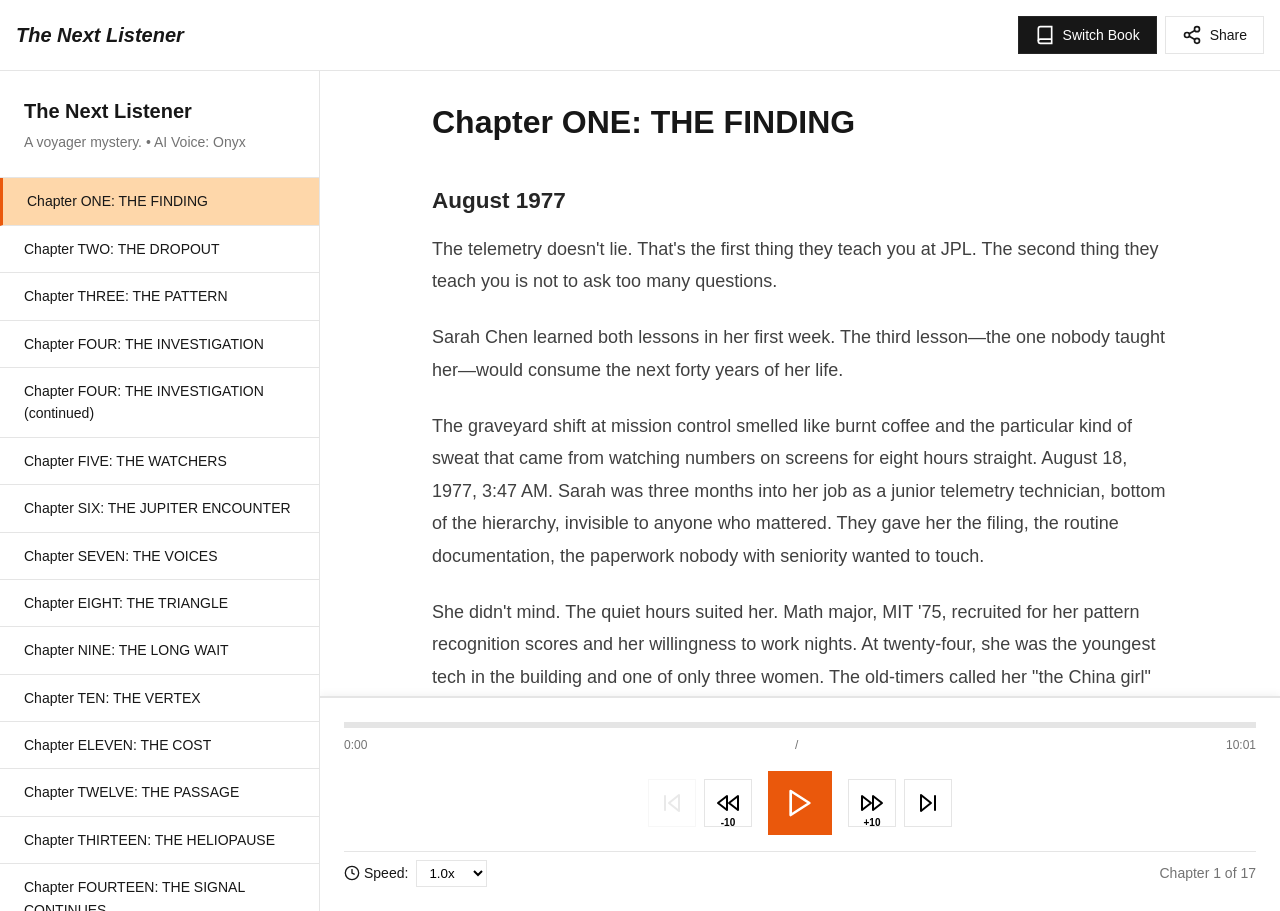
==== index.html @ a6aec1f9 "Initial commit: Standalone audiobook PWA Two complete audiobooks with audio and text: - The Next Lis" ====
<!DOCTYPE html>
<html lang="en">
<head>
  <meta charset="UTF-8">
  <meta name="viewport" content="width=device-width, initial-scale=1.0, maximum-scale=5.0, user-scalable=yes">
  
  <!-- PWA Meta Tags -->
  <meta name="theme-color" content="#ea580c">
  <meta name="description" content="Listen to The Next Listener and The Three Dots audiobooks - sodanovels">
  <meta name="apple-mobile-web-app-capable" content="yes">
  <meta name="apple-mobile-web-app-status-bar-style" content="default">
  <meta name="apple-mobile-web-app-title" content="sodanovels">
  <meta name="mobile-web-app-capable" content="yes">
  
  <!-- Manifest -->
  <link rel="manifest" href="manifest.json">
  
  <!-- Icons -->
  <link rel="icon" type="image/png" sizes="192x192" href="icon-192.png">
  <link rel="icon" type="image/png" sizes="512x512" href="icon-512.png">
  <link rel="apple-touch-icon" href="icon-192.png">
  
  <title>sodanovels Audiobooks</title>
  <link rel="stylesheet" href="styles.css">
</head>
<body>
  <!-- Header -->
  <header class="header">
    <div class="container">
      <!-- Hamburger menu (mobile, top left) -->
      <button class="sidebar-toggle-header" id="sidebarToggleHeader">
        <svg width="24" height="24" viewBox="0 0 24 24" fill="none" stroke="currentColor" stroke-width="2">
          <line x1="3" y1="6" x2="21" y2="6"></line>
          <line x1="3" y1="12" x2="21" y2="12"></line>
          <line x1="3" y1="18" x2="21" y2="18"></line>
        </svg>
      </button>
      
      <h1 class="logo" id="headerTitle"><span class="italic">sodanovels</span></h1>
      
      <div class="header-actions">
        <button id="switchBookBtn" class="btn btn-secondary">
          <svg class="icon" width="20" height="20" viewBox="0 0 24 24" fill="none" stroke="currentColor" stroke-width="2">
            <path d="M4 19.5A2.5 2.5 0 0 1 6.5 17H20"></path>
            <path d="M6.5 2H20v20H6.5A2.5 2.5 0 0 1 4 19.5v-15A2.5 2.5 0 0 1 6.5 2z"></path>
          </svg>
          <span class="text">Switch Book</span>
        </button>
        <button id="shareBtn" class="btn btn-ghost">
          <svg class="icon" width="20" height="20" viewBox="0 0 24 24" fill="none" stroke="currentColor" stroke-width="2">
            <circle cx="18" cy="5" r="3"></circle>
            <circle cx="6" cy="12" r="3"></circle>
            <circle cx="18" cy="19" r="3"></circle>
            <line x1="8.59" y1="13.51" x2="15.42" y2="17.49"></line>
            <line x1="15.41" y1="6.51" x2="8.59" y2="10.49"></line>
          </svg>
          <span class="text">Share</span>
        </button>
      </div>
    </div>
  </header>

  <!-- Main Content -->
  <main class="main">
    <!-- Book Selector Modal -->
    <div id="bookSelector" class="modal hidden">
      <div class="modal-overlay"></div>
      <div class="modal-content">
        <div class="modal-header">
          <h2>Select Audiobook</h2>
          <button class="modal-close" id="closeBookSelector">×</button>
        </div>
        <div class="modal-body">
          <div class="book-list" id="bookList"></div>
        </div>
      </div>
    </div>

    <!-- Chapter Sidebar -->
    <aside class="sidebar" id="sidebar">
      <button class="sidebar-close" id="closeSidebar">
        <svg width="20" height="20" viewBox="0 0 24 24" fill="none" stroke="currentColor" stroke-width="2">
          <line x1="18" y1="6" x2="6" y2="18"></line>
          <line x1="6" y1="6" x2="18" y2="18"></line>
        </svg>
        Close
      </button>
      <div class="book-info">
        <h2 id="bookTitle">Loading...</h2>
        <p id="bookSubtitle"></p>
      </div>
      <nav class="chapter-list" id="chapterList">
        <!-- Chapters will be inserted here -->
      </nav>
    </aside>

    <!-- Reader Area -->
    <div class="reader">
      <div class="reader-content" id="readerContent">
          <h1 id="chapterTitle">Select a book to begin</h1>
          <div id="chapterText" class="chapter-text">
            <p>Welcome to <em>sodanovels</em> Audiobooks!</p>
            <p>Click "Switch Book" to choose between:</p>
            <ul>
              <li><strong>The Next Listener</strong> - A Voyager Mystery</li>
              <li><strong>The Three Dots</strong> - A Dime Store Mystery</li>
            </ul>
          </div>
      </div>

      <!-- Audio Controls -->
      <div class="audio-controls" id="audioControls">
        <audio id="audioPlayer" preload="metadata"></audio>
        
        <div class="controls-top">
          <div class="progress-bar" id="progressBar">
            <div class="progress-fill" id="progressFill"></div>
            <div class="progress-handle" id="progressHandle"></div>
          </div>
          <div class="time-display">
            <span id="currentTime">0:00</span>
            <span class="separator">/</span>
            <span id="duration">0:00</span>
          </div>
        </div>

        <div class="controls-bottom">
          <div class="controls-left">
            <button id="prevChapter" class="control-btn" title="Previous Chapter">
              <svg width="24" height="24" viewBox="0 0 24 24" fill="none" stroke="currentColor" stroke-width="2" stroke-linecap="round" stroke-linejoin="round">
                <polygon points="19 20 9 12 19 4 19 20"></polygon>
                <line x1="5" y1="19" x2="5" y2="5"></line>
              </svg>
            </button>
            <button id="skipBackward" class="control-btn" title="Skip Backward 10s">
              <svg width="24" height="24" viewBox="0 0 24 24" fill="none" stroke="currentColor" stroke-width="2" stroke-linecap="round" stroke-linejoin="round">
                <polygon points="11 19 2 12 11 5 11 19"></polygon>
                <polygon points="22 19 13 12 22 5 22 19"></polygon>
              </svg>
              <span class="skip-label">-10</span>
            </button>
          </div>

          <button id="playPause" class="control-btn play-btn">
            <svg id="playIcon" width="32" height="32" viewBox="0 0 24 24" fill="none" stroke="currentColor" stroke-width="2" stroke-linecap="round" stroke-linejoin="round">
              <polygon points="5 3 19 12 5 21 5 3"></polygon>
            </svg>
            <svg id="pauseIcon" width="32" height="32" viewBox="0 0 24 24" fill="none" stroke="currentColor" stroke-width="2" stroke-linecap="round" stroke-linejoin="round" style="display: none;">
              <line x1="10" y1="4" x2="10" y2="20"></line>
              <line x1="14" y1="4" x2="14" y2="20"></line>
            </svg>
          </button>

          <div class="controls-right">
            <button id="skipForward" class="control-btn" title="Skip Forward 10s">
              <svg width="24" height="24" viewBox="0 0 24 24" fill="none" stroke="currentColor" stroke-width="2" stroke-linecap="round" stroke-linejoin="round">
                <polygon points="13 19 22 12 13 5 13 19"></polygon>
                <polygon points="2 19 11 12 2 5 2 19"></polygon>
              </svg>
              <span class="skip-label">+10</span>
            </button>
            <button id="nextChapter" class="control-btn" title="Next Chapter">
              <svg width="24" height="24" viewBox="0 0 24 24" fill="none" stroke="currentColor" stroke-width="2" stroke-linecap="round" stroke-linejoin="round">
                <polygon points="5 4 15 12 5 20 5 4"></polygon>
                <line x1="19" y1="5" x2="19" y2="19"></line>
              </svg>
            </button>
          </div>
        </div>

        <div class="controls-extra">
          <div class="playback-rate">
            <label for="playbackRate">
              <svg width="16" height="16" viewBox="0 0 24 24" fill="none" stroke="currentColor" stroke-width="2">
                <circle cx="12" cy="12" r="10"></circle>
                <polyline points="12 6 12 12 16 14"></polyline>
              </svg>
              Speed:
            </label>
            <select id="playbackRate">
              <option value="0.75">0.75x</option>
              <option value="1" selected>1.0x</option>
              <option value="1.25">1.25x</option>
              <option value="1.5">1.5x</option>
              <option value="1.75">1.75x</option>
              <option value="2">2.0x</option>
            </select>
          </div>
          <div class="chapter-info">
            <span id="chapterProgress">Chapter 1 of 1</span>
          </div>
        </div>
      </div>
    </div>
  </main>

  <!-- Share Message -->
  <div id="shareMessage" class="toast hidden">
    Link copied to clipboard!
  </div>

  <!-- Install prompt -->
  <div id="installPrompt" class="install-prompt hidden">
    <div class="install-content">
      <svg width="24" height="24" viewBox="0 0 24 24" fill="none" stroke="currentColor" stroke-width="2">
        <path d="M21 15v4a2 2 0 0 1-2 2H5a2 2 0 0 1-2-2v-4"></path>
        <polyline points="7 10 12 15 17 10"></polyline>
        <line x1="12" y1="15" x2="12" y2="3"></line>
      </svg>
      <p>Install sodanovels for offline listening and background playback!</p>
      <div class="install-actions">
        <button id="installBtn" class="btn btn-secondary">Install App</button>
        <button id="dismissInstall" class="btn btn-ghost">Later</button>
      </div>
    </div>
  </div>

  <!-- Scripts -->
  <script src="data.js"></script>
  <script src="player.js"></script>
  
  <!-- PWA Registration -->
  <script>
    // Register service worker
    if ('serviceWorker' in navigator) {
      window.addEventListener('load', () => {
        navigator.serviceWorker.register('/service-worker.js')
          .then((registration) => {
            console.log('Service Worker registered:', registration.scope);
            
            // Check for updates
            registration.addEventListener('updatefound', () => {
              const newWorker = registration.installing;
              newWorker.addEventListener('statechange', () => {
                if (newWorker.state === 'installed' && navigator.serviceWorker.controller) {
                  // New content available, prompt user to refresh
                  if (confirm('New version available! Reload to update?')) {
                    newWorker.postMessage({ type: 'SKIP_WAITING' });
                    window.location.reload();
                  }
                }
              });
            });
          })
          .catch((error) => {
            console.log('Service Worker registration failed:', error);
          });
      });
    }

    // Handle PWA install prompt
    let deferredPrompt;
    const installPrompt = document.getElementById('installPrompt');
    const installBtn = document.getElementById('installBtn');
    const dismissBtn = document.getElementById('dismissInstall');

    window.addEventListener('beforeinstallprompt', (e) => {
      e.preventDefault();
      deferredPrompt = e;
      
      // Show install prompt if not already installed
      if (!window.matchMedia('(display-mode: standalone)').matches) {
        installPrompt.classList.remove('hidden');
      }
    });

    installBtn.addEventListener('click', async () => {
      if (!deferredPrompt) return;
      
      deferredPrompt.prompt();
      const { outcome } = await deferredPrompt.userChoice;
      
      console.log(`Install prompt: ${outcome}`);
      deferredPrompt = null;
      installPrompt.classList.add('hidden');
    });

    dismissBtn.addEventListener('click', () => {
      installPrompt.classList.add('hidden');
      localStorage.setItem('installPromptDismissed', Date.now());
    });

    // Log if running as PWA
    window.addEventListener('load', () => {
      if (window.matchMedia('(display-mode: standalone)').matches) {
        console.log('Running as PWA');
        // Request persistent storage for better reliability
        if (navigator.storage && navigator.storage.persist) {
          navigator.storage.persist().then((persistent) => {
            console.log('Persistent storage:', persistent);
          });
        }
      }
    });
  </script>
</body>
</html>
---- styles.css ----
* {
  box-sizing: border-box;
  margin: 0;
  padding: 0;
}

:root {
  --color-bg: #f5f5f5;
  --color-surface: #ffffff;
  --color-border: #e5e5e5;
  --color-text: #171717;
  --color-text-muted: #737373;
  --color-primary: #ea580c;
  --color-primary-hover: #c2410c;
  --sidebar-width: 320px;
}

body {
  font-family: -apple-system, BlinkMacSystemFont, 'Segoe UI', 'Roboto', 'Helvetica', 'Arial', sans-serif;
  font-size: 16px;
  line-height: 1.6;
  color: var(--color-text);
  background: var(--color-bg);
  overflow-x: hidden;
}

.italic {
  font-style: italic;
}

/* Header */
.header {
  background: var(--color-surface);
  border-bottom: 1px solid var(--color-border);
  padding: 1rem;
  position: sticky;
  top: 0;
  z-index: 100;
}

.header .container {
  display: flex;
  align-items: center;
  justify-content: space-between;
  gap: 1rem;
  max-width: 1400px;
  margin: 0 auto;
}

.sidebar-toggle-header {
  display: none;
  padding: 0.5rem;
  border: 1px solid var(--color-border);
  background: var(--color-surface);
  cursor: pointer;
  transition: background 0.2s;
}

.sidebar-toggle-header:hover {
  background: var(--color-bg);
}

@media (max-width: 1024px) {
  .sidebar-toggle-header {
    display: flex;
    align-items: center;
    justify-content: center;
  }
  
  .header .container {
    gap: 0.75rem;
  }
}

.logo {
  font-size: 1.25rem;
  font-weight: 600;
  flex: 1;
  min-width: 0;
  overflow: hidden;
  text-overflow: ellipsis;
  white-space: nowrap;
}

@media (max-width: 640px) {
  .logo {
    font-size: 1rem;
  }
}

.header-actions {
  display: flex;
  gap: 0.5rem;
}

/* Buttons */
.btn {
  display: inline-flex;
  align-items: center;
  gap: 0.5rem;
  padding: 0.5rem 1rem;
  border: 1px solid var(--color-border);
  background: var(--color-surface);
  color: var(--color-text);
  font-size: 0.875rem;
  font-weight: 500;
  cursor: pointer;
  transition: background 0.2s;
  white-space: nowrap;
}

.btn:hover {
  background: var(--color-bg);
}

.btn-secondary {
  background: #171717;
  color: white;
  border-color: #262626;
}

.btn-secondary:hover {
  background: #262626;
}

.btn-ghost {
  background: transparent;
}

.btn .icon {
  display: inline-flex;
  align-items: center;
  flex-shrink: 0;
}

.btn .text {
  display: inline;
}

@media (max-width: 640px) {
  .btn .text {
    display: none;
  }
  .btn {
    padding: 0.5rem;
  }
}

/* Main Layout */
.main {
  display: flex;
  position: relative;
  height: calc(100vh - 60px);
  max-width: 1400px;
  margin: 0 auto;
}

/* Sidebar */
.sidebar {
  width: var(--sidebar-width);
  background: var(--color-surface);
  border-right: 1px solid var(--color-border);
  overflow-y: auto;
  flex-shrink: 0;
  transition: transform 0.3s ease;
}

.sidebar-close {
  display: none;
}

.book-info {
  padding: 1.5rem;
  border-bottom: 1px solid var(--color-border);
}

.book-info h2 {
  font-size: 1.25rem;
  margin-bottom: 0.25rem;
}

.book-info p {
  font-size: 0.875rem;
  color: var(--color-text-muted);
}

.chapter-list {
  list-style: none;
}

.chapter-item {
  padding: 0.75rem 1.5rem;
  border-bottom: 1px solid var(--color-border);
  cursor: pointer;
  transition: background 0.2s;
  display: flex;
  justify-content: space-between;
  align-items: center;
}

.chapter-item:hover {
  background: var(--color-bg);
}

.chapter-item.active {
  background: #fed7aa;
  border-left: 3px solid var(--color-primary);
}


.chapter-title {
  font-weight: 500;
  font-size: 0.875rem;
}

@media (max-width: 1024px) {
  .sidebar {
    position: fixed;
    top: 0;
    left: 0;
    height: 100vh;
    z-index: 200;
    transform: translateX(-100%);
    box-shadow: 2px 0 8px rgba(0, 0, 0, 0.1);
  }

  .sidebar.open {
    transform: translateX(0);
  }

  .sidebar-close {
    display: flex;
    align-items: center;
    justify-content: flex-end;
    gap: 0.5rem;
    width: 100%;
    padding: 1rem;
    border: none;
    border-bottom: 1px solid var(--color-border);
    background: var(--color-surface);
    cursor: pointer;
    font-size: 0.875rem;
  }
}

/* Reader */
.reader {
  flex: 1;
  display: flex;
  flex-direction: column;
  overflow: hidden;
  background: var(--color-surface);
}

.reader-content {
  flex: 1;
  overflow-y: auto;
  padding: 2rem;
  max-width: 800px;
  margin: 0 auto;
  width: 100%;
}

#chapterTitle {
  font-size: 2rem;
  margin-bottom: 1.5rem;
  line-height: 1.2;
}

.chapter-text {
  font-size: 1.125rem;
  line-height: 1.8;
  color: #404040;
}

.chapter-text p {
  margin-bottom: 1.5rem;
}

.chapter-text h1,
.chapter-text h2,
.chapter-text h3,
.chapter-text h4,
.chapter-text h5,
.chapter-text h6 {
  font-weight: 600;
  margin-top: 2em;
  margin-bottom: 0.75em;
  line-height: 1.3;
  color: #262626;
}

.chapter-text h1 { font-size: 2em; }
.chapter-text h2 { font-size: 1.5em; }
.chapter-text h3 { font-size: 1.25em; }
.chapter-text h4 { font-size: 1.1em; }
.chapter-text h5 { font-size: 1em; font-weight: 600; }
.chapter-text h6 { font-size: 0.9em; font-weight: 600; }

.chapter-text strong {
  font-weight: 600;
  color: #262626;
}

.chapter-text em {
  font-style: italic;
}

.chapter-text a {
  color: var(--color-primary);
  text-decoration: underline;
}

.chapter-text a:hover {
  color: var(--color-primary-dark);
}

.chapter-text ul {
  margin-left: 1.5rem;
  margin-bottom: 1.5rem;
}

@media (max-width: 768px) {
  .reader-content {
    padding: 1rem;
  }

  #chapterTitle {
    font-size: 1.5rem;
  }

  .chapter-text {
    font-size: 1rem;
  }
}

/* Audio Controls */
.audio-controls {
  border-top: 2px solid var(--color-border);
  background: var(--color-surface);
  padding: 1.5rem;
  box-shadow: 0 -2px 8px rgba(0, 0, 0, 0.05);
}

.controls-top {
  margin-bottom: 1rem;
}

.progress-bar {
  position: relative;
  width: 100%;
  height: 6px;
  background: #e5e5e5;
  cursor: pointer;
  margin-bottom: 0.5rem;
}

.progress-fill {
  position: absolute;
  left: 0;
  top: 0;
  height: 100%;
  background: var(--color-primary);
  transition: width 0.1s;
}

.progress-handle {
  position: absolute;
  top: 50%;
  transform: translate(-50%, -50%);
  width: 14px;
  height: 14px;
  background: var(--color-primary);
  cursor: pointer;
  opacity: 0;
  transition: opacity 0.2s;
}

.progress-bar:hover .progress-handle {
  opacity: 1;
}

.time-display {
  display: flex;
  justify-content: space-between;
  font-size: 0.75rem;
  color: var(--color-text-muted);
}

.controls-bottom {
  display: flex;
  align-items: center;
  justify-content: center;
  gap: 1rem;
  margin-bottom: 1rem;
}

.controls-left,
.controls-right {
  display: flex;
  gap: 0.5rem;
}

.control-btn {
  display: flex;
  align-items: center;
  justify-content: center;
  width: 48px;
  height: 48px;
  border: 1px solid var(--color-border);
  background: var(--color-surface);
  cursor: pointer;
  transition: all 0.2s;
  position: relative;
}

.control-btn:hover {
  background: var(--color-bg);
  transform: scale(1.05);
}

.control-btn:disabled {
  opacity: 0.3;
  cursor: not-allowed;
}

.play-btn {
  width: 64px;
  height: 64px;
  background: var(--color-primary);
  color: white;
  border-color: var(--color-primary);
}

.play-btn:hover {
  background: var(--color-primary-hover);
}

.skip-label {
  position: absolute;
  bottom: -2px;
  font-size: 0.625rem;
  font-weight: 600;
}

.controls-extra {
  display: flex;
  align-items: center;
  justify-content: space-between;
  padding-top: 0.5rem;
  border-top: 1px solid var(--color-border);
  font-size: 0.875rem;
}

.playback-rate {
  display: flex;
  align-items: center;
  gap: 0.5rem;
}

.playback-rate select {
  padding: 0.25rem 0.5rem;
  border: 1px solid var(--color-border);
  background: var(--color-surface);
  cursor: pointer;
}

.playback-rate label {
  display: flex;
  align-items: center;
  gap: 0.25rem;
}

.chapter-info {
  color: var(--color-text-muted);
}

@media (max-width: 640px) {
  .audio-controls {
    padding: 1rem;
  }

  .control-btn {
    width: 40px;
    height: 40px;
  }

  .play-btn {
    width: 56px;
    height: 56px;
  }

  .controls-extra {
    flex-direction: column;
    gap: 0.5rem;
    align-items: flex-start;
  }
}

/* Modal */
.modal {
  position: fixed;
  inset: 0;
  z-index: 300;
  display: flex;
  align-items: center;
  justify-content: center;
  padding: 1rem;
}

.modal.hidden {
  display: none;
}

.modal-overlay {
  position: absolute;
  inset: 0;
  background: rgba(0, 0, 0, 0.5);
}

.modal-content {
  position: relative;
  background: var(--color-surface);
  border: 2px solid var(--color-border);
  max-width: 600px;
  width: 100%;
  max-height: 80vh;
  overflow: hidden;
  display: flex;
  flex-direction: column;
}

.modal-header {
  display: flex;
  align-items: center;
  justify-content: space-between;
  padding: 1rem 1.5rem;
  border-bottom: 1px solid var(--color-border);
}

.modal-header h2 {
  font-size: 1.25rem;
}

.modal-close {
  width: 2rem;
  height: 2rem;
  border: none;
  background: transparent;
  font-size: 1.5rem;
  cursor: pointer;
  line-height: 1;
}

.modal-body {
  padding: 1.5rem;
  overflow-y: auto;
}

.book-list {
  display: flex;
  flex-direction: column;
  gap: 1rem;
}

.book-card {
  padding: 1.5rem;
  border: 2px solid var(--color-border);
  background: var(--color-surface);
  cursor: pointer;
  transition: all 0.2s;
}

.book-card:hover {
  border-color: var(--color-primary);
  transform: translateY(-2px);
  box-shadow: 0 4px 12px rgba(0, 0, 0, 0.1);
}

.book-card h3 {
  font-size: 1.25rem;
  margin-bottom: 0.5rem;
}

.book-card p {
  color: var(--color-text-muted);
  margin-bottom: 0.5rem;
}

.book-meta {
  display: flex;
  gap: 1rem;
  font-size: 0.875rem;
  color: var(--color-text-muted);
}

/* Toast */
.toast {
  position: fixed;
  bottom: 2rem;
  left: 50%;
  transform: translateX(-50%);
  padding: 1rem 2rem;
  background: #171717;
  color: white;
  border: 1px solid #262626;
  box-shadow: 0 4px 12px rgba(0, 0, 0, 0.2);
  z-index: 400;
  animation: slideUp 0.3s ease;
}

.toast.hidden {
  display: none;
}

@keyframes slideUp {
  from {
    transform: translateX(-50%) translateY(100px);
    opacity: 0;
  }
  to {
    transform: translateX(-50%) translateY(0);
    opacity: 1;
  }
}

/* Loading State */
.loading {
  display: flex;
  align-items: center;
  justify-content: center;
  padding: 2rem;
  color: var(--color-text-muted);
}

/* PWA Install Prompt */
.install-prompt {
  position: fixed;
  bottom: 0;
  left: 0;
  right: 0;
  background: linear-gradient(135deg, var(--color-primary) 0%, #c2410c 100%);
  color: white;
  padding: 1rem;
  box-shadow: 0 -4px 12px rgba(0, 0, 0, 0.2);
  z-index: 500;
  animation: slideInUp 0.3s ease;
}

.install-prompt.hidden {
  display: none;
}

.install-content {
  max-width: 800px;
  margin: 0 auto;
  display: flex;
  align-items: center;
  justify-content: space-between;
  gap: 1rem;
}

.install-content svg {
  flex-shrink: 0;
}

.install-content p {
  margin: 0;
  flex: 1;
  font-weight: 500;
}

.install-actions {
  display: flex;
  gap: 0.5rem;
  flex-shrink: 0;
}

.install-prompt .btn {
  background: white;
  color: var(--color-primary);
  border-color: white;
  white-space: nowrap;
}

.install-prompt .btn:hover {
  background: rgba(255, 255, 255, 0.9);
}

.install-prompt .btn-ghost {
  background: transparent;
  color: white;
  border-color: white;
}

.install-prompt .btn-ghost:hover {
  background: rgba(255, 255, 255, 0.1);
}

@media (max-width: 640px) {
  .install-content {
    flex-direction: column;
    text-align: center;
  }

  .install-actions {
    width: 100%;
    flex-direction: column;
  }

  .install-actions .btn {
    width: 100%;
  }
}

@keyframes slideInUp {
  from {
    transform: translateY(100%);
  }
  to {
    transform: translateY(0);
  }
}

/* PWA Splash Screen Styles */
@media (display-mode: standalone) {
  body {
    user-select: none;
    -webkit-user-select: none;
    -webkit-touch-callout: none;
  }
  
  /* Hide install prompt when running as PWA */
  .install-prompt {
    display: none !important;
  }
}
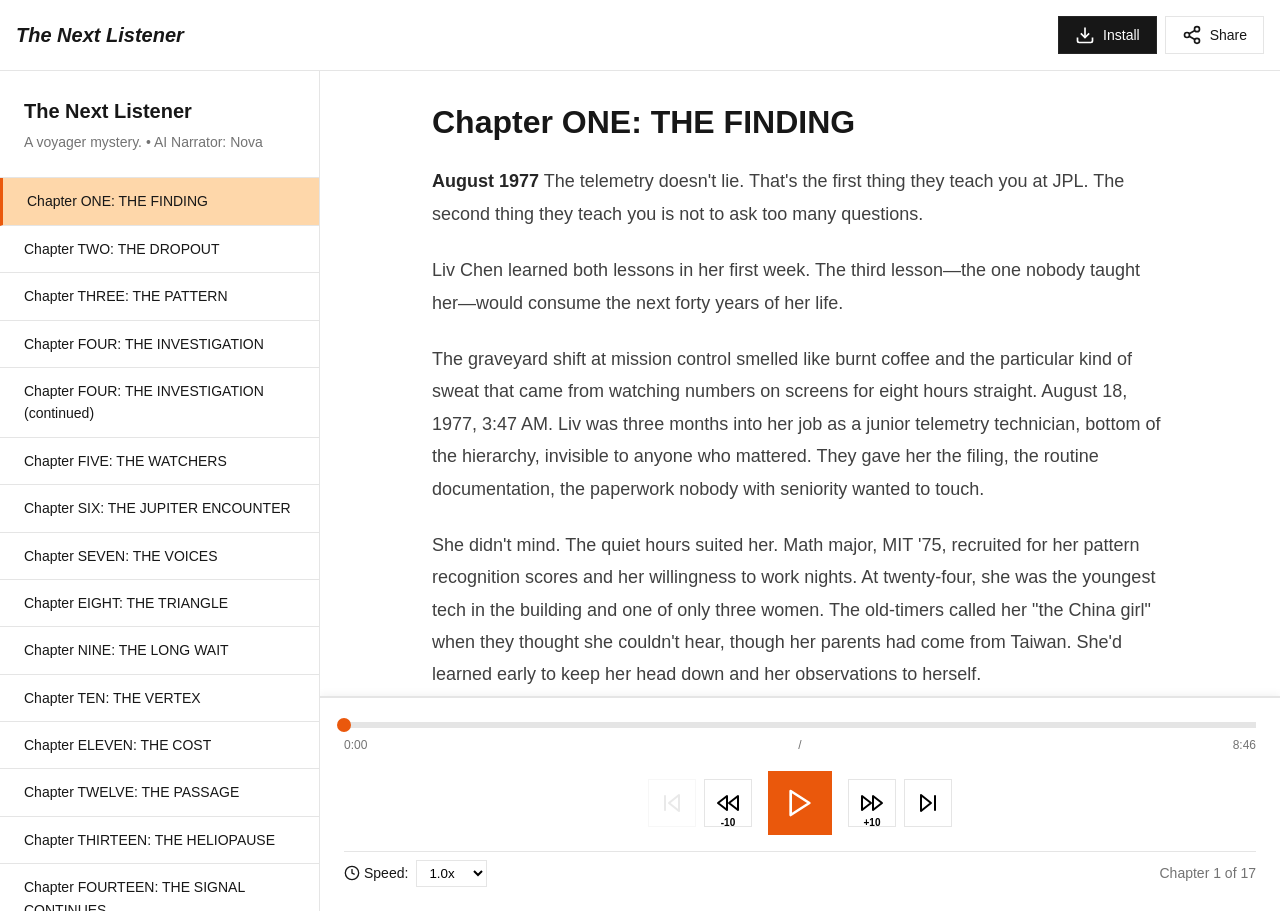
==== commit 2cec6237: "commit: sync and update" ====
--- a/index.html
+++ b/index.html
@@ -1,28 +1,30 @@
 <!DOCTYPE html>
 <html lang="en">
+
 <head>
   <meta charset="UTF-8">
   <meta name="viewport" content="width=device-width, initial-scale=1.0, maximum-scale=5.0, user-scalable=yes">
-  
+
   <!-- PWA Meta Tags -->
   <meta name="theme-color" content="#ea580c">
-  <meta name="description" content="Listen to The Next Listener and The Three Dots audiobooks - sodanovels">
+  <meta name="description" content="Listen to The Next Listener  - sodanovels">
   <meta name="apple-mobile-web-app-capable" content="yes">
   <meta name="apple-mobile-web-app-status-bar-style" content="default">
   <meta name="apple-mobile-web-app-title" content="sodanovels">
   <meta name="mobile-web-app-capable" content="yes">
-  
+
   <!-- Manifest -->
   <link rel="manifest" href="manifest.json">
-  
+
   <!-- Icons -->
   <link rel="icon" type="image/png" sizes="192x192" href="icon-192.png">
   <link rel="icon" type="image/png" sizes="512x512" href="icon-512.png">
   <link rel="apple-touch-icon" href="icon-192.png">
-  
+
   <title>sodanovels Audiobooks</title>
   <link rel="stylesheet" href="styles.css">
 </head>
+
 <body>
   <!-- Header -->
   <header class="header">
@@ -35,19 +37,30 @@
           <line x1="3" y1="18" x2="21" y2="18"></line>
         </svg>
       </button>
-      
+
       <h1 class="logo" id="headerTitle"><span class="italic">sodanovels</span></h1>
-      
+
       <div class="header-actions">
-        <button id="switchBookBtn" class="btn btn-secondary">
-          <svg class="icon" width="20" height="20" viewBox="0 0 24 24" fill="none" stroke="currentColor" stroke-width="2">
+        <button id="switchBookBtn" class="btn btn-secondary" style="display: none;">
+          <svg class="icon" width="20" height="20" viewBox="0 0 24 24" fill="none" stroke="currentColor"
+            stroke-width="2">
             <path d="M4 19.5A2.5 2.5 0 0 1 6.5 17H20"></path>
             <path d="M6.5 2H20v20H6.5A2.5 2.5 0 0 1 4 19.5v-15A2.5 2.5 0 0 1 6.5 2z"></path>
           </svg>
           <span class="text">Switch Book</span>
         </button>
+        <button id="installAppBtn" class="btn btn-secondary hidden">
+          <svg class="icon" width="20" height="20" viewBox="0 0 24 24" fill="none" stroke="currentColor"
+            stroke-width="2">
+            <path d="M21 15v4a2 2 0 0 1-2 2H5a2 2 0 0 1-2-2v-4"></path>
+            <polyline points="7 10 12 15 17 10"></polyline>
+            <line x1="12" y1="15" x2="12" y2="3"></line>
+          </svg>
+          <span class="text">Install</span>
+        </button>
         <button id="shareBtn" class="btn btn-ghost">
-          <svg class="icon" width="20" height="20" viewBox="0 0 24 24" fill="none" stroke="currentColor" stroke-width="2">
+          <svg class="icon" width="20" height="20" viewBox="0 0 24 24" fill="none" stroke="currentColor"
+            stroke-width="2">
             <circle cx="18" cy="5" r="3"></circle>
             <circle cx="6" cy="12" r="3"></circle>
             <circle cx="18" cy="19" r="3"></circle>
@@ -97,21 +110,21 @@
     <!-- Reader Area -->
     <div class="reader">
       <div class="reader-content" id="readerContent">
-          <h1 id="chapterTitle">Select a book to begin</h1>
-          <div id="chapterText" class="chapter-text">
-            <p>Welcome to <em>sodanovels</em> Audiobooks!</p>
-            <p>Click "Switch Book" to choose between:</p>
-            <ul>
-              <li><strong>The Next Listener</strong> - A Voyager Mystery</li>
-              <li><strong>The Three Dots</strong> - A Dime Store Mystery</li>
-            </ul>
-          </div>
+        <h1 id="chapterTitle">Select a book to begin</h1>
+        <div id="chapterText" class="chapter-text">
+          <p>Welcome to <em>sodanovels</em> Audiobooks!</p>
+          <p>Click "Switch Book" to choose between:</p>
+          <ul>
+            <li><strong>The Next Listener</strong> - A Voyager Mystery</li>
+            <li><strong>The Three Dots</strong> - A Dime Store Mystery</li>
+          </ul>
+        </div>
       </div>
 
       <!-- Audio Controls -->
       <div class="audio-controls" id="audioControls">
         <audio id="audioPlayer" preload="metadata"></audio>
-        
+
         <div class="controls-top">
           <div class="progress-bar" id="progressBar">
             <div class="progress-fill" id="progressFill"></div>
@@ -127,13 +140,15 @@
         <div class="controls-bottom">
           <div class="controls-left">
             <button id="prevChapter" class="control-btn" title="Previous Chapter">
-              <svg width="24" height="24" viewBox="0 0 24 24" fill="none" stroke="currentColor" stroke-width="2" stroke-linecap="round" stroke-linejoin="round">
+              <svg width="24" height="24" viewBox="0 0 24 24" fill="none" stroke="currentColor" stroke-width="2"
+                stroke-linecap="round" stroke-linejoin="round">
                 <polygon points="19 20 9 12 19 4 19 20"></polygon>
                 <line x1="5" y1="19" x2="5" y2="5"></line>
               </svg>
             </button>
             <button id="skipBackward" class="control-btn" title="Skip Backward 10s">
-              <svg width="24" height="24" viewBox="0 0 24 24" fill="none" stroke="currentColor" stroke-width="2" stroke-linecap="round" stroke-linejoin="round">
+              <svg width="24" height="24" viewBox="0 0 24 24" fill="none" stroke="currentColor" stroke-width="2"
+                stroke-linecap="round" stroke-linejoin="round">
                 <polygon points="11 19 2 12 11 5 11 19"></polygon>
                 <polygon points="22 19 13 12 22 5 22 19"></polygon>
               </svg>
@@ -142,10 +157,12 @@
           </div>
 
           <button id="playPause" class="control-btn play-btn">
-            <svg id="playIcon" width="32" height="32" viewBox="0 0 24 24" fill="none" stroke="currentColor" stroke-width="2" stroke-linecap="round" stroke-linejoin="round">
+            <svg id="playIcon" width="32" height="32" viewBox="0 0 24 24" fill="none" stroke="currentColor"
+              stroke-width="2" stroke-linecap="round" stroke-linejoin="round">
               <polygon points="5 3 19 12 5 21 5 3"></polygon>
             </svg>
-            <svg id="pauseIcon" width="32" height="32" viewBox="0 0 24 24" fill="none" stroke="currentColor" stroke-width="2" stroke-linecap="round" stroke-linejoin="round" style="display: none;">
+            <svg id="pauseIcon" width="32" height="32" viewBox="0 0 24 24" fill="none" stroke="currentColor"
+              stroke-width="2" stroke-linecap="round" stroke-linejoin="round" style="display: none;">
               <line x1="10" y1="4" x2="10" y2="20"></line>
               <line x1="14" y1="4" x2="14" y2="20"></line>
             </svg>
@@ -153,14 +170,16 @@
 
           <div class="controls-right">
             <button id="skipForward" class="control-btn" title="Skip Forward 10s">
-              <svg width="24" height="24" viewBox="0 0 24 24" fill="none" stroke="currentColor" stroke-width="2" stroke-linecap="round" stroke-linejoin="round">
+              <svg width="24" height="24" viewBox="0 0 24 24" fill="none" stroke="currentColor" stroke-width="2"
+                stroke-linecap="round" stroke-linejoin="round">
                 <polygon points="13 19 22 12 13 5 13 19"></polygon>
                 <polygon points="2 19 11 12 2 5 2 19"></polygon>
               </svg>
               <span class="skip-label">+10</span>
             </button>
             <button id="nextChapter" class="control-btn" title="Next Chapter">
-              <svg width="24" height="24" viewBox="0 0 24 24" fill="none" stroke="currentColor" stroke-width="2" stroke-linecap="round" stroke-linejoin="round">
+              <svg width="24" height="24" viewBox="0 0 24 24" fill="none" stroke="currentColor" stroke-width="2"
+                stroke-linecap="round" stroke-linejoin="round">
                 <polygon points="5 4 15 12 5 20 5 4"></polygon>
                 <line x1="19" y1="5" x2="19" y2="19"></line>
               </svg>
@@ -199,26 +218,10 @@
     Link copied to clipboard!
   </div>
 
-  <!-- Install prompt -->
-  <div id="installPrompt" class="install-prompt hidden">
-    <div class="install-content">
-      <svg width="24" height="24" viewBox="0 0 24 24" fill="none" stroke="currentColor" stroke-width="2">
-        <path d="M21 15v4a2 2 0 0 1-2 2H5a2 2 0 0 1-2-2v-4"></path>
-        <polyline points="7 10 12 15 17 10"></polyline>
-        <line x1="12" y1="15" x2="12" y2="3"></line>
-      </svg>
-      <p>Install sodanovels for offline listening and background playback!</p>
-      <div class="install-actions">
-        <button id="installBtn" class="btn btn-secondary">Install App</button>
-        <button id="dismissInstall" class="btn btn-ghost">Later</button>
-      </div>
-    </div>
-  </div>
-
   <!-- Scripts -->
   <script src="data.js"></script>
   <script src="player.js"></script>
-  
+
   <!-- PWA Registration -->
   <script>
     // Register service worker
@@ -227,7 +230,7 @@
         navigator.serviceWorker.register('/service-worker.js')
           .then((registration) => {
             console.log('Service Worker registered:', registration.scope);
-            
+
             // Check for updates
             registration.addEventListener('updatefound', () => {
               const newWorker = registration.installing;
@@ -248,38 +251,6 @@
       });
     }
 
-    // Handle PWA install prompt
-    let deferredPrompt;
-    const installPrompt = document.getElementById('installPrompt');
-    const installBtn = document.getElementById('installBtn');
-    const dismissBtn = document.getElementById('dismissInstall');
-
-    window.addEventListener('beforeinstallprompt', (e) => {
-      e.preventDefault();
-      deferredPrompt = e;
-      
-      // Show install prompt if not already installed
-      if (!window.matchMedia('(display-mode: standalone)').matches) {
-        installPrompt.classList.remove('hidden');
-      }
-    });
-
-    installBtn.addEventListener('click', async () => {
-      if (!deferredPrompt) return;
-      
-      deferredPrompt.prompt();
-      const { outcome } = await deferredPrompt.userChoice;
-      
-      console.log(`Install prompt: ${outcome}`);
-      deferredPrompt = null;
-      installPrompt.classList.add('hidden');
-    });
-
-    dismissBtn.addEventListener('click', () => {
-      installPrompt.classList.add('hidden');
-      localStorage.setItem('installPromptDismissed', Date.now());
-    });
-
     // Log if running as PWA
     window.addEventListener('load', () => {
       if (window.matchMedia('(display-mode: standalone)').matches) {
@@ -294,6 +265,5 @@
     });
   </script>
 </body>
-</html>
-
-
+
+</html>
--- a/styles.css
+++ b/styles.css
@@ -66,7 +66,7 @@
     align-items: center;
     justify-content: center;
   }
-  
+
   .header .container {
     gap: 0.75rem;
   }
@@ -141,6 +141,7 @@
   .btn .text {
     display: none;
   }
+
   .btn {
     padding: 0.5rem;
   }
@@ -290,12 +291,31 @@
   color: #262626;
 }
 
-.chapter-text h1 { font-size: 2em; }
-.chapter-text h2 { font-size: 1.5em; }
-.chapter-text h3 { font-size: 1.25em; }
-.chapter-text h4 { font-size: 1.1em; }
-.chapter-text h5 { font-size: 1em; font-weight: 600; }
-.chapter-text h6 { font-size: 0.9em; font-weight: 600; }
+.chapter-text h1 {
+  font-size: 2em;
+}
+
+.chapter-text h2 {
+  font-size: 1.5em;
+}
+
+.chapter-text h3 {
+  font-size: 1.25em;
+}
+
+.chapter-text h4 {
+  font-size: 1.1em;
+}
+
+.chapter-text h5 {
+  font-size: 1em;
+  font-weight: 600;
+}
+
+.chapter-text h6 {
+  font-size: 0.9em;
+  font-weight: 600;
+}
 
 .chapter-text strong {
   font-weight: 600;
@@ -353,6 +373,9 @@
   background: #e5e5e5;
   cursor: pointer;
   margin-bottom: 0.5rem;
+  touch-action: none;
+  user-select: none;
+  -webkit-user-select: none;
 }
 
 .progress-fill {
@@ -372,12 +395,13 @@
   height: 14px;
   background: var(--color-primary);
   cursor: pointer;
-  opacity: 0;
-  transition: opacity 0.2s;
+  border-radius: 50%;
+  /* Make it round typically */
+  transition: transform 0.1s;
 }
 
 .progress-bar:hover .progress-handle {
-  opacity: 1;
+  transform: translate(-50%, -50%) scale(1.2);
 }
 
 .time-display {
@@ -447,6 +471,8 @@
   display: flex;
   align-items: center;
   justify-content: space-between;
+  flex-direction: row;
+  flex-wrap: nowrap;
   padding-top: 0.5rem;
   border-top: 1px solid var(--color-border);
   font-size: 0.875rem;
@@ -488,12 +514,6 @@
   .play-btn {
     width: 56px;
     height: 56px;
-  }
-
-  .controls-extra {
-    flex-direction: column;
-    gap: 0.5rem;
-    align-items: flex-start;
   }
 }
 
@@ -618,6 +638,7 @@
     transform: translateX(-50%) translateY(100px);
     opacity: 0;
   }
+
   to {
     transform: translateX(-50%) translateY(0);
     opacity: 1;
@@ -717,6 +738,7 @@
   from {
     transform: translateY(100%);
   }
+
   to {
     transform: translateY(0);
   }
@@ -729,10 +751,9 @@
     -webkit-user-select: none;
     -webkit-touch-callout: none;
   }
-  
+
   /* Hide install prompt when running as PWA */
   .install-prompt {
     display: none !important;
   }
-}
-
+}
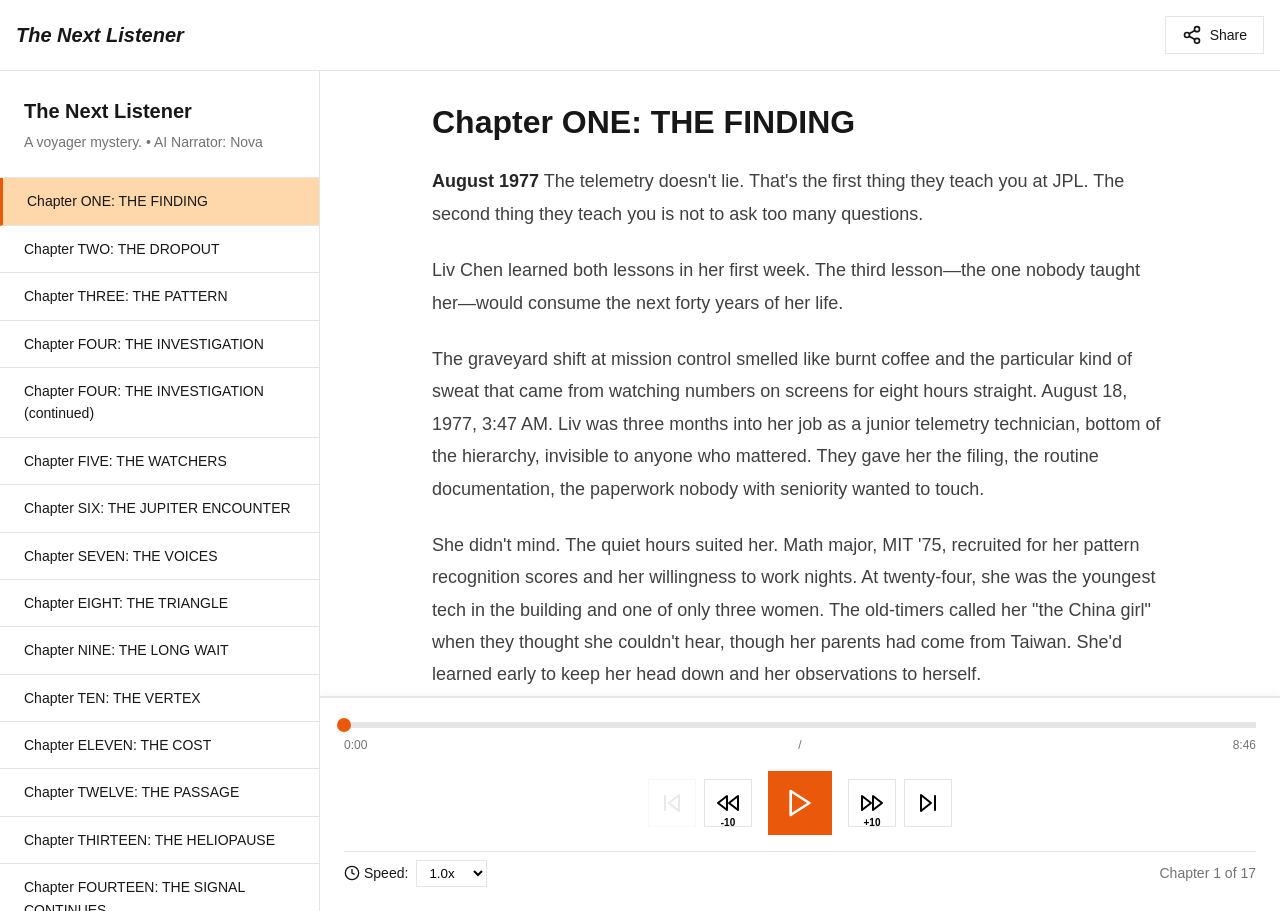
==== commit 215fbbfb: "commit: double cross" ====
--- a/index.html
+++ b/index.html
@@ -41,14 +41,7 @@
       <h1 class="logo" id="headerTitle"><span class="italic">sodanovels</span></h1>
 
       <div class="header-actions">
-        <button id="switchBookBtn" class="btn btn-secondary" style="display: none;">
-          <svg class="icon" width="20" height="20" viewBox="0 0 24 24" fill="none" stroke="currentColor"
-            stroke-width="2">
-            <path d="M4 19.5A2.5 2.5 0 0 1 6.5 17H20"></path>
-            <path d="M6.5 2H20v20H6.5A2.5 2.5 0 0 1 4 19.5v-15A2.5 2.5 0 0 1 6.5 2z"></path>
-          </svg>
-          <span class="text">Switch Book</span>
-        </button>
+        <!-- Book switching removed - access books via URL only -->
         <button id="installAppBtn" class="btn btn-secondary hidden">
           <svg class="icon" width="20" height="20" viewBox="0 0 24 24" fill="none" stroke="currentColor"
             stroke-width="2">
@@ -113,10 +106,11 @@
         <h1 id="chapterTitle">Select a book to begin</h1>
         <div id="chapterText" class="chapter-text">
           <p>Welcome to <em>sodanovels</em> Audiobooks!</p>
-          <p>Click "Switch Book" to choose between:</p>
+          <p>Access books via URL:</p>
           <ul>
-            <li><strong>The Next Listener</strong> - A Voyager Mystery</li>
-            <li><strong>The Three Dots</strong> - A Dime Store Mystery</li>
+            <li><strong>The Next Listener</strong> - ?book=the-next-listener</li>
+            <li><strong>Double Cross</strong> - ?book=double-cross</li>
+            <li><strong>The Three Dots</strong> - ?book=the-three-dots</li>
           </ul>
         </div>
       </div>
--- a/styles.css
+++ b/styles.css
@@ -2,6 +2,10 @@
   box-sizing: border-box;
   margin: 0;
   padding: 0;
+}
+
+.hidden {
+  display: none !important;
 }
 
 :root {
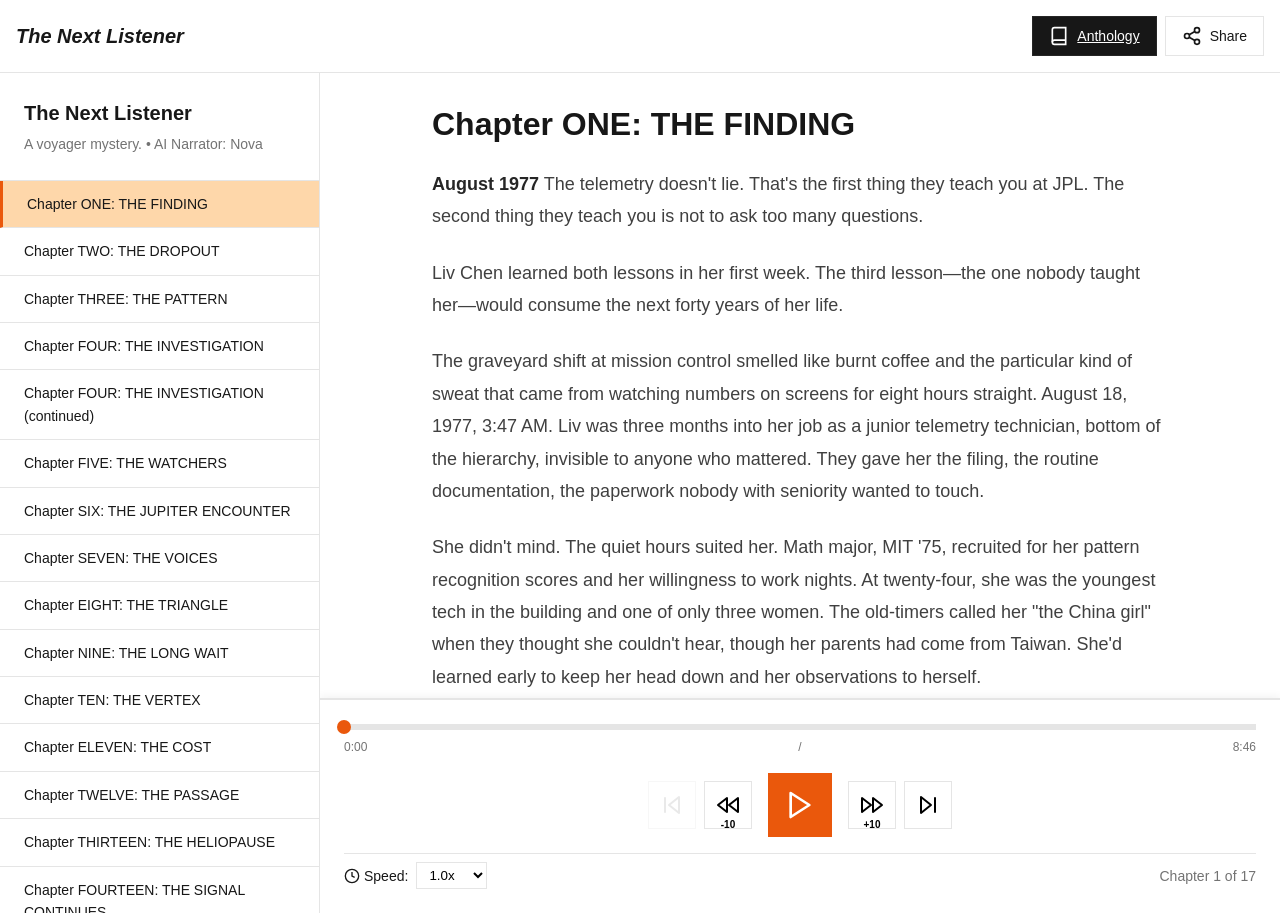
==== commit 6e31893e: "Add 'The Angle' audiobook and anthology page Introduced 'The Angle' as a new audiobook with supporti" ====
--- a/index.html
+++ b/index.html
@@ -41,7 +41,14 @@
       <h1 class="logo" id="headerTitle"><span class="italic">sodanovels</span></h1>
 
       <div class="header-actions">
-        <!-- Book switching removed - access books via URL only -->
+        <a href="anthology.html" class="btn btn-secondary">
+          <svg class="icon" width="20" height="20" viewBox="0 0 24 24" fill="none" stroke="currentColor"
+            stroke-width="2">
+            <path d="M4 19.5A2.5 2.5 0 0 1 6.5 17H20"></path>
+            <path d="M6.5 2H20v20H6.5A2.5 2.5 0 0 1 4 19.5v-15A2.5 2.5 0 0 1 6.5 2z"></path>
+          </svg>
+          <span class="text">Anthology</span>
+        </a>
         <button id="installAppBtn" class="btn btn-secondary hidden">
           <svg class="icon" width="20" height="20" viewBox="0 0 24 24" fill="none" stroke="currentColor"
             stroke-width="2">
@@ -110,8 +117,10 @@
           <ul>
             <li><strong>The Next Listener</strong> - ?book=the-next-listener</li>
             <li><strong>Double Cross</strong> - ?book=double-cross</li>
+            <li><strong>The Angle</strong> - ?book=the-angle</li>
             <li><strong>The Three Dots</strong> - ?book=the-three-dots</li>
           </ul>
+          <p><a href="anthology.html" style="color: #ea580c;">Browse the Anthology →</a></p>
         </div>
       </div>
 
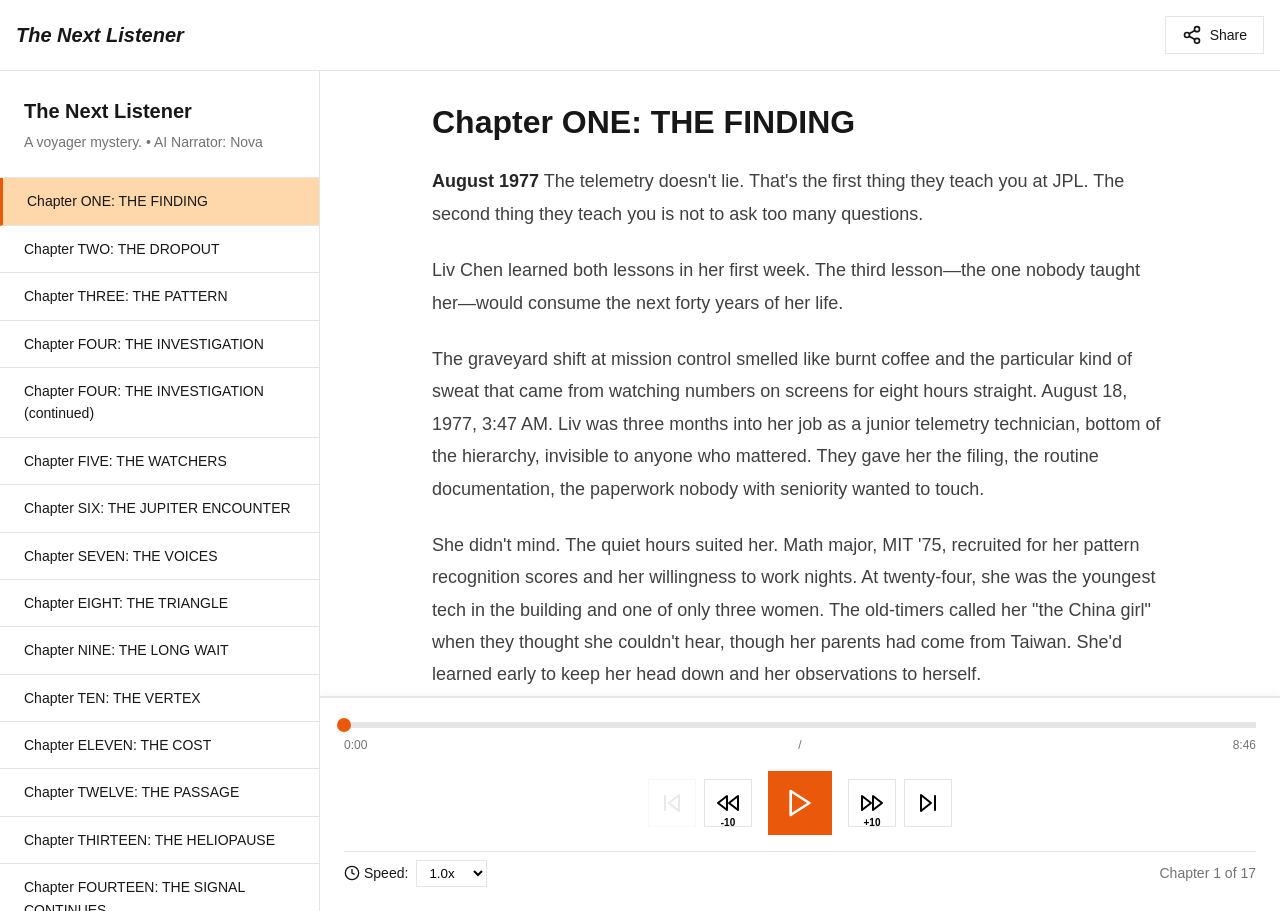
==== commit a9e6ede4: "Remove Anthology links from header and main section Deleted the 'Anthology' button from the header a" ====
--- a/index.html
+++ b/index.html
@@ -41,14 +41,6 @@
       <h1 class="logo" id="headerTitle"><span class="italic">sodanovels</span></h1>
 
       <div class="header-actions">
-        <a href="anthology.html" class="btn btn-secondary">
-          <svg class="icon" width="20" height="20" viewBox="0 0 24 24" fill="none" stroke="currentColor"
-            stroke-width="2">
-            <path d="M4 19.5A2.5 2.5 0 0 1 6.5 17H20"></path>
-            <path d="M6.5 2H20v20H6.5A2.5 2.5 0 0 1 4 19.5v-15A2.5 2.5 0 0 1 6.5 2z"></path>
-          </svg>
-          <span class="text">Anthology</span>
-        </a>
         <button id="installAppBtn" class="btn btn-secondary hidden">
           <svg class="icon" width="20" height="20" viewBox="0 0 24 24" fill="none" stroke="currentColor"
             stroke-width="2">
@@ -120,7 +112,6 @@
             <li><strong>The Angle</strong> - ?book=the-angle</li>
             <li><strong>The Three Dots</strong> - ?book=the-three-dots</li>
           </ul>
-          <p><a href="anthology.html" style="color: #ea580c;">Browse the Anthology →</a></p>
         </div>
       </div>
 
